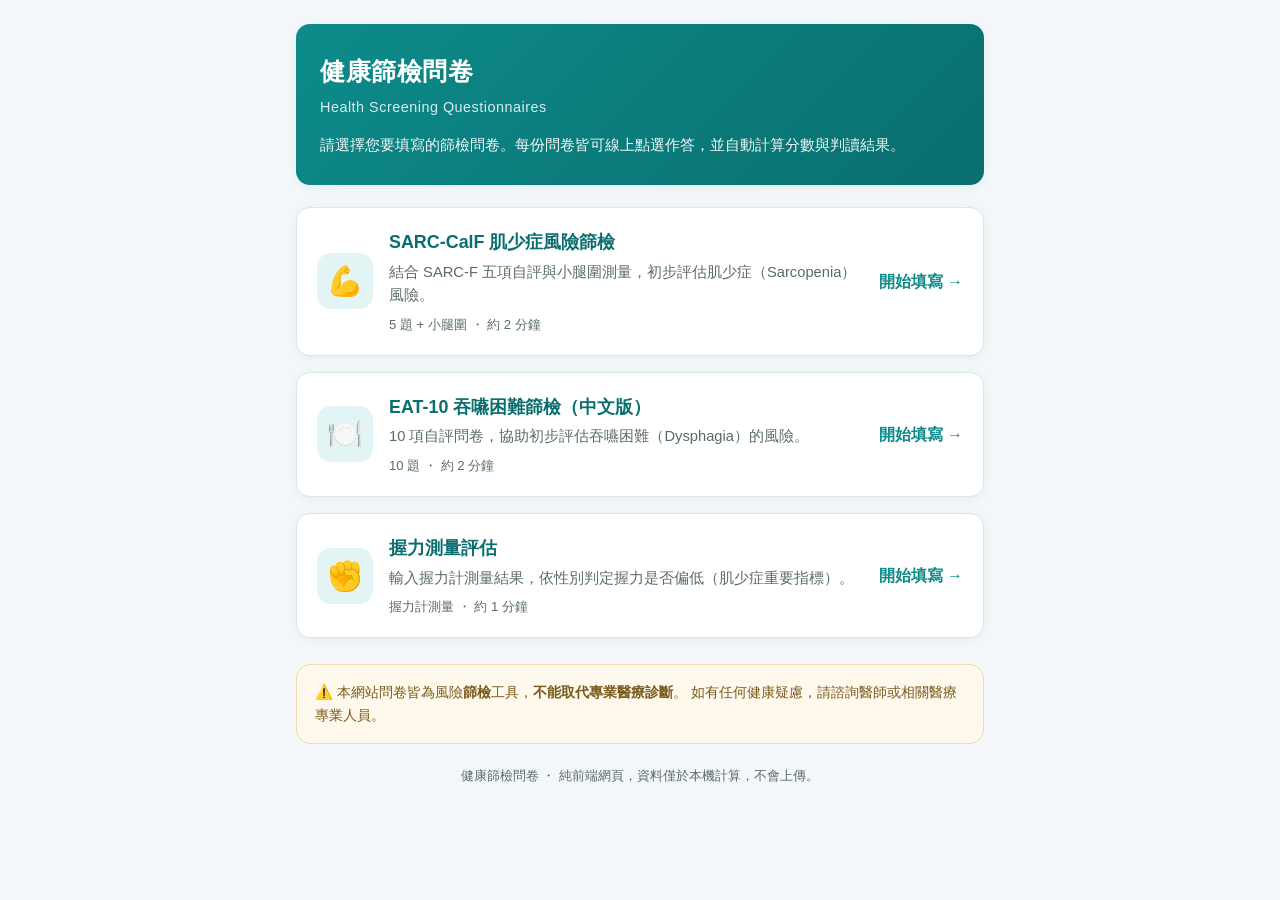
==== index.html @ e6144e4e "新增握力測量評估頁面 - 入口網頁新增「握力測量」卡片（✊ 圖示） - 新增 grip-strength.html / grip-strength.js：輸入左右手握力，取較高值判定 - 依性別套用 " ====
<!DOCTYPE html>
<html lang="zh-Hant">
<head>
  <meta charset="UTF-8">
  <meta name="viewport" content="width=device-width, initial-scale=1.0">
  <title>健康篩檢問卷</title>
  <meta name="description" content="健康篩檢問卷入口：SARC-CalF 肌少症風險篩檢、EAT-10 吞嚥困難篩檢（中文版）。">
  <link rel="stylesheet" href="styles.css">
</head>
<body>
  <div class="page">
    <header class="hero">
      <h1>健康篩檢問卷</h1>
      <p class="hero-sub">Health Screening Questionnaires</p>
      <p class="hero-desc">
        請選擇您要填寫的篩檢問卷。每份問卷皆可線上點選作答，並自動計算分數與判讀結果。
      </p>
    </header>

    <main>
      <nav class="portal-grid" aria-label="問卷選單">
        <a class="portal-card" href="sarc-calf.html">
          <span class="portal-icon" aria-hidden="true">💪</span>
          <span class="portal-body">
            <span class="portal-title">SARC-CalF 肌少症風險篩檢</span>
            <span class="portal-desc">結合 SARC-F 五項自評與小腿圍測量，初步評估肌少症（Sarcopenia）風險。</span>
            <span class="portal-meta">5 題 + 小腿圍 ・ 約 2 分鐘</span>
          </span>
          <span class="portal-go" aria-hidden="true">開始填寫 →</span>
        </a>

        <a class="portal-card" href="eat-10.html">
          <span class="portal-icon" aria-hidden="true">🍽️</span>
          <span class="portal-body">
            <span class="portal-title">EAT-10 吞嚥困難篩檢（中文版）</span>
            <span class="portal-desc">10 項自評問卷，協助初步評估吞嚥困難（Dysphagia）的風險。</span>
            <span class="portal-meta">10 題 ・ 約 2 分鐘</span>
          </span>
          <span class="portal-go" aria-hidden="true">開始填寫 →</span>
        </a>

        <a class="portal-card" href="grip-strength.html">
          <span class="portal-icon" aria-hidden="true">✊</span>
          <span class="portal-body">
            <span class="portal-title">握力測量評估</span>
            <span class="portal-desc">輸入握力計測量結果，依性別判定握力是否偏低（肌少症重要指標）。</span>
            <span class="portal-meta">握力計測量 ・ 約 1 分鐘</span>
          </span>
          <span class="portal-go" aria-hidden="true">開始填寫 →</span>
        </a>
      </nav>

      <p class="disclaimer">
        ⚠️ 本網站問卷皆為風險<strong>篩檢</strong>工具，<strong>不能取代專業醫療診斷</strong>。
        如有任何健康疑慮，請諮詢醫師或相關醫療專業人員。
      </p>
    </main>

    <footer class="footer">
      <p>健康篩檢問卷 ・ 純前端網頁，資料僅於本機計算，不會上傳。</p>
    </footer>
  </div>
</body>
</html>
---- styles.css ----
:root {
  --bg: #f4f7f9;
  --card-bg: #ffffff;
  --primary: #0d8b8b;
  --primary-dark: #0a6e6e;
  --primary-light: #e3f4f4;
  --text: #1f2d2d;
  --text-soft: #5b6b6b;
  --border: #dde6e6;
  --selected: #0d8b8b;
  --danger: #d64545;
  --danger-bg: #fdecec;
  --safe: #2e9e5b;
  --safe-bg: #e8f6ee;
  --shadow: 0 2px 10px rgba(13, 139, 139, 0.08);
  --radius: 14px;
}

* { box-sizing: border-box; }

body {
  margin: 0;
  background: var(--bg);
  color: var(--text);
  font-family: "Noto Sans TC", "PingFang TC", "Microsoft JhengHei",
               -apple-system, BlinkMacSystemFont, "Segoe UI", sans-serif;
  line-height: 1.6;
  -webkit-font-smoothing: antialiased;
}

.page {
  max-width: 720px;
  margin: 0 auto;
  padding: 24px 16px 48px;
}

/* ---------- Back link ---------- */
.nav-back {
  display: inline-block;
  margin-bottom: 14px;
  color: var(--primary-dark);
  text-decoration: none;
  font-size: .95rem;
  font-weight: 600;
}
.nav-back:hover { text-decoration: underline; }

/* ---------- Portal (首頁選單) ---------- */
.portal-grid { display: flex; flex-direction: column; gap: 16px; }
.portal-card {
  display: flex;
  align-items: center;
  gap: 16px;
  background: var(--card-bg);
  border: 1px solid var(--border);
  border-radius: var(--radius);
  padding: 20px;
  box-shadow: var(--shadow);
  text-decoration: none;
  color: inherit;
  transition: transform .15s ease, border-color .15s ease, box-shadow .15s ease;
}
.portal-card:hover {
  transform: translateY(-2px);
  border-color: var(--primary);
  box-shadow: 0 6px 18px rgba(13, 139, 139, 0.15);
}
.portal-icon {
  flex: none;
  width: 56px; height: 56px;
  display: grid; place-items: center;
  background: var(--primary-light);
  border-radius: 14px;
  font-size: 1.8rem;
}
.portal-body { display: flex; flex-direction: column; gap: 4px; flex: 1; }
.portal-title { font-size: 1.12rem; font-weight: 700; color: var(--primary-dark); }
.portal-desc { font-size: .92rem; color: var(--text-soft); }
.portal-meta { font-size: .82rem; color: var(--text-soft); margin-top: 2px; }
.portal-go { flex: none; font-weight: 600; color: var(--primary); white-space: nowrap; }

@media (max-width: 520px) {
  .portal-card { flex-wrap: wrap; }
  .portal-go { width: 100%; text-align: right; }
}

/* ---------- Hero ---------- */
.hero {
  background: linear-gradient(135deg, var(--primary), var(--primary-dark));
  color: #fff;
  border-radius: var(--radius);
  padding: 28px 24px;
  margin-bottom: 22px;
  box-shadow: var(--shadow);
}
.hero h1 { margin: 0 0 4px; font-size: 1.55rem; letter-spacing: .5px; }
.hero-sub { margin: 0 0 14px; opacity: .85; font-size: .9rem; letter-spacing: .5px; }
.hero-desc { margin: 0; font-size: .95rem; opacity: .95; }

/* ---------- Cards ---------- */
.card-group { display: flex; flex-direction: column; gap: 16px; }
.card {
  background: var(--card-bg);
  border: 1px solid var(--border);
  border-radius: var(--radius);
  padding: 20px;
  margin-bottom: 16px;
  box-shadow: var(--shadow);
  transition: border-color .2s;
}
.card.missing { border-color: var(--danger); box-shadow: 0 0 0 3px var(--danger-bg); }

.card-head { display: flex; align-items: center; gap: 12px; margin-bottom: 6px; }
.q-index {
  flex: none;
  width: 30px; height: 30px;
  display: grid; place-items: center;
  background: var(--primary-light);
  color: var(--primary-dark);
  font-weight: 700;
  border-radius: 50%;
  font-size: .95rem;
}
.q-title { margin: 0; font-size: 1.08rem; }
.q-hint { margin: 4px 0 16px 42px; color: var(--text-soft); font-size: .9rem; }

@media (max-width: 480px) {
  .q-hint { margin-left: 0; }
}

/* ---------- Options ---------- */
.options { display: flex; flex-direction: column; gap: 10px; }
.option { cursor: pointer; }
.option input { position: absolute; opacity: 0; pointer-events: none; }
.option-box {
  display: block;
  padding: 12px 16px;
  border: 1.5px solid var(--border);
  border-radius: 10px;
  background: #fafcfc;
  transition: all .15s ease;
  font-size: .98rem;
}
.option:hover .option-box { border-color: var(--primary); }
.option input:checked + .option-box {
  border-color: var(--selected);
  background: var(--primary-light);
  color: var(--primary-dark);
  font-weight: 600;
  box-shadow: inset 0 0 0 1px var(--selected);
}
.option input:focus-visible + .option-box {
  outline: 3px solid rgba(13, 139, 139, .35);
  outline-offset: 2px;
}

/* ---------- Calf section ---------- */
.field { margin-top: 16px; }
.field-label { display: block; font-weight: 600; margin-bottom: 8px; font-size: .98rem; }
#calf-card .options { flex-direction: row; gap: 10px; }
#calf-card .option { flex: 1; }
#calf-card .option-box { text-align: center; }

.calf-input-row { display: flex; align-items: center; gap: 10px; }
#calf-input {
  flex: 1;
  max-width: 200px;
  padding: 12px 14px;
  border: 1.5px solid var(--border);
  border-radius: 10px;
  font-size: 1.05rem;
  font-family: inherit;
}
#calf-input:focus { outline: none; border-color: var(--primary); box-shadow: 0 0 0 3px var(--primary-light); }
.unit { color: var(--text-soft); }
.cutoff-note { margin: 10px 0 0; font-size: .88rem; color: var(--text-soft); }
.cutoff-note.active { color: var(--primary-dark); font-weight: 600; }

/* ---------- Buttons ---------- */
.actions, .result-actions { display: flex; gap: 12px; margin-top: 22px; flex-wrap: wrap; }
.btn {
  flex: 1;
  min-width: 140px;
  padding: 14px 20px;
  border-radius: 10px;
  font-size: 1rem;
  font-weight: 600;
  font-family: inherit;
  cursor: pointer;
  border: 1.5px solid transparent;
  transition: all .15s ease;
}
.btn-primary { background: var(--primary); color: #fff; }
.btn-primary:hover { background: var(--primary-dark); }
.btn-ghost { background: #fff; color: var(--primary-dark); border-color: var(--border); }
.btn-ghost:hover { border-color: var(--primary); background: var(--primary-light); }

/* ---------- Result ---------- */
.result-card {
  background: var(--card-bg);
  border-radius: var(--radius);
  padding: 26px 24px;
  margin-top: 26px;
  box-shadow: var(--shadow);
  border: 1px solid var(--border);
}
.result-title { margin: 0 0 20px; font-size: 1.3rem; text-align: center; }

.score-display {
  display: flex;
  align-items: center;
  gap: 22px;
  flex-wrap: wrap;
  justify-content: center;
}
.score-circle {
  flex: none;
  width: 140px; height: 140px;
  border-radius: 50%;
  display: grid;
  place-content: center;
  text-align: center;
  border: 8px solid var(--primary-light);
  transition: border-color .3s;
}
.score-circle.positive { border-color: var(--danger); background: var(--danger-bg); }
.score-circle.negative { border-color: var(--safe); background: var(--safe-bg); }
.score-number { font-size: 3rem; font-weight: 800; line-height: 1; }
.score-max { font-size: .9rem; color: var(--text-soft); }

.score-verdict { flex: 1; min-width: 220px; }
.badge {
  display: inline-block;
  padding: 6px 14px;
  border-radius: 999px;
  font-weight: 700;
  font-size: .95rem;
  margin-bottom: 10px;
}
.badge.positive { background: var(--danger-bg); color: var(--danger); }
.badge.negative { background: var(--safe-bg); color: var(--safe); }
.verdict-text { margin: 0; font-size: .98rem; }

.breakdown {
  display: flex;
  gap: 12px;
  margin-top: 22px;
  flex-wrap: wrap;
}
.breakdown-item {
  flex: 1;
  min-width: 140px;
  background: #f8fbfb;
  border: 1px solid var(--border);
  border-radius: 10px;
  padding: 14px 16px;
  text-align: center;
}
.breakdown-label { display: block; font-size: .85rem; color: var(--text-soft); margin-bottom: 4px; }
.breakdown-value { font-size: 1.15rem; font-weight: 700; }

/* ---------- EAT-10 量尺 (0–4) ---------- */
.scale { display: flex; gap: 8px; margin-left: 42px; }
.scale-option { flex: 1; cursor: pointer; }
.scale-option input { position: absolute; opacity: 0; pointer-events: none; }
.scale-box {
  display: block;
  text-align: center;
  padding: 12px 0;
  border: 1.5px solid var(--border);
  border-radius: 10px;
  background: #fafcfc;
  font-weight: 700;
  font-size: 1.05rem;
  transition: all .15s ease;
}
.scale-option:hover .scale-box { border-color: var(--primary); }
.scale-option input:checked + .scale-box {
  border-color: var(--selected);
  background: var(--primary);
  color: #fff;
  box-shadow: inset 0 0 0 1px var(--selected);
}
.scale-option input:focus-visible + .scale-box {
  outline: 3px solid rgba(13, 139, 139, .35);
  outline-offset: 2px;
}
.scale-anchors {
  display: flex;
  justify-content: space-between;
  margin: 8px 0 0 42px;
  font-size: .8rem;
  color: var(--text-soft);
}
@media (max-width: 480px) {
  .scale, .scale-anchors { margin-left: 0; }
  .scale { gap: 6px; }
  .scale-box { padding: 10px 0; }
}

/* ---------- Disclaimer & footer ---------- */
.disclaimer {
  margin-top: 26px;
  background: #fff8ec;
  border: 1px solid #f0dcb0;
  border-radius: var(--radius);
  padding: 16px 18px;
  font-size: .9rem;
  color: #7a5b1e;
}
.footer {
  margin-top: 22px;
  text-align: center;
  font-size: .8rem;
  color: var(--text-soft);
}

/* ---------- Print ---------- */
@media print {
  body { background: #fff; }
  .hero { background: none; color: #000; border: 1px solid #ccc; box-shadow: none; }
  .hero-sub { color: #555; }
  .actions, .result-actions, .disclaimer, .nav-back { display: none; }
  .scale-option input:checked + .scale-box { background: #000 !important; -webkit-print-color-adjust: exact; print-color-adjust: exact; }
  .card, .result-card { box-shadow: none; break-inside: avoid; }
}
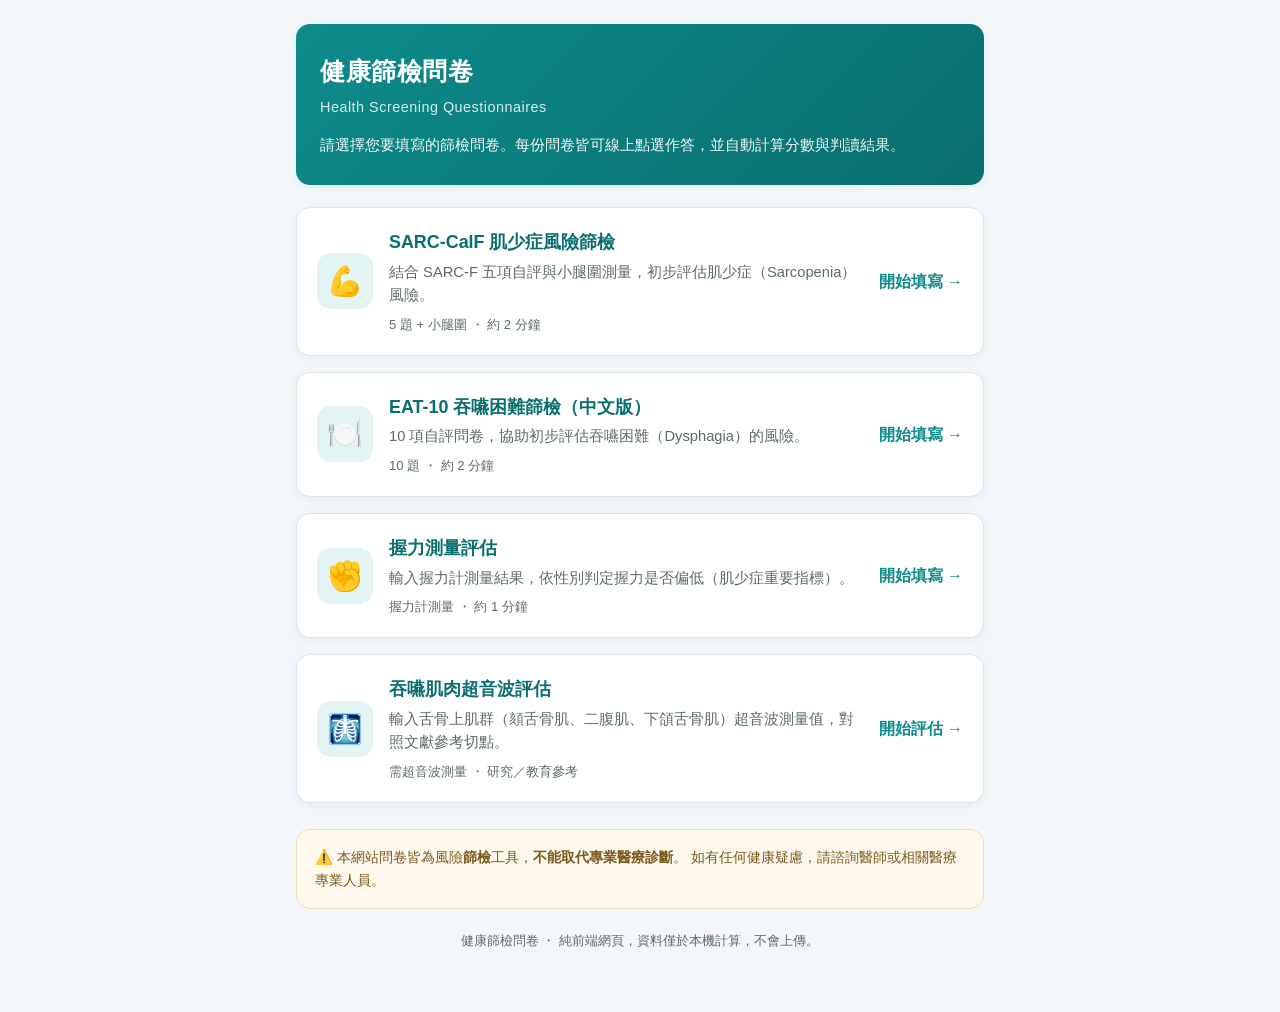
==== commit a1d3005b: "新增吞嚥肌肉（舌骨上肌群）超音波評估頁面 - 入口網頁新增「吞嚥肌肉超音波評估」卡片（🩻） - 新增 swallow-muscle.html / swallow-muscle.js：頦舌骨肌、二腹肌前" ====
--- a/index.html
+++ b/index.html
@@ -48,6 +48,16 @@
           </span>
           <span class="portal-go" aria-hidden="true">開始填寫 →</span>
         </a>
+
+        <a class="portal-card" href="swallow-muscle.html">
+          <span class="portal-icon" aria-hidden="true">🩻</span>
+          <span class="portal-body">
+            <span class="portal-title">吞嚥肌肉超音波評估</span>
+            <span class="portal-desc">輸入舌骨上肌群（頦舌骨肌、二腹肌、下頜舌骨肌）超音波測量值，對照文獻參考切點。</span>
+            <span class="portal-meta">需超音波測量 ・ 研究／教育參考</span>
+          </span>
+          <span class="portal-go" aria-hidden="true">開始評估 →</span>
+        </a>
       </nav>
 
       <p class="disclaimer">
--- a/styles.css
+++ b/styles.css
@@ -315,6 +315,69 @@
   color: var(--text-soft);
 }
 
+/* ---------- Info notice / 證據提醒 ---------- */
+.notice {
+  background: #eef6fb;
+  border: 1px solid #bcdcee;
+  border-left: 4px solid var(--primary);
+  border-radius: 10px;
+  padding: 14px 16px;
+  font-size: .9rem;
+  color: #234b5e;
+  margin-bottom: 18px;
+}
+.notice strong { color: var(--primary-dark); }
+
+.field-tip { font-size: .85rem; color: var(--text-soft); margin: 4px 2px 0; }
+
+/* 肌肉評估：標題英文、來源註記 */
+.q-en { font-weight: 400; font-size: .82rem; color: var(--text-soft); }
+.src-note { margin: 8px 0 0; font-size: .8rem; color: var(--text-soft); }
+
+/* 結果：整體判讀框 */
+.overall { border-radius: 10px; padding: 14px 16px; margin: 0 0 18px; font-size: .95rem; }
+.overall.positive { background: var(--danger-bg); color: #7a2e2e; border: 1px solid #f0c0c0; }
+.overall.negative { background: var(--safe-bg); color: #1f6b41; border: 1px solid #bfe3cd; }
+.overall.neutral { background: var(--primary-light); color: var(--primary-dark); border: 1px solid #bfe3e3; }
+
+/* 結果：各肌肉列 */
+.muscle-row {
+  border: 1px solid var(--border);
+  border-left: 4px solid var(--border);
+  border-radius: 10px;
+  padding: 12px 14px;
+  margin-bottom: 10px;
+  background: #fafcfc;
+}
+.muscle-row.low { border-left-color: var(--danger); }
+.muscle-row.normal { border-left-color: var(--safe); }
+.muscle-row.reference { border-left-color: var(--primary); }
+.muscle-row.skipped { opacity: .55; }
+.muscle-row-head { display: flex; justify-content: space-between; align-items: center; gap: 10px; }
+.muscle-name { font-weight: 600; }
+.muscle-row-detail { margin-top: 4px; font-size: .88rem; color: var(--text-soft); }
+
+.badge.neutral { background: var(--primary-light); color: var(--primary-dark); }
+.badge.skip { background: #ececec; color: #888; }
+
+/* 測量方式（可折疊） */
+.method {
+  margin-top: 18px;
+  background: var(--card-bg);
+  border: 1px solid var(--border);
+  border-radius: 10px;
+  padding: 2px 16px;
+}
+.method summary {
+  cursor: pointer;
+  font-weight: 600;
+  padding: 12px 0;
+  color: var(--primary-dark);
+}
+.method-body { font-size: .88rem; color: var(--text-soft); padding-bottom: 8px; }
+.method-body ul { margin: 6px 0; padding-left: 20px; }
+.method-body li { margin: 5px 0; }
+
 /* ---------- Print ---------- */
 @media print {
   body { background: #fff; }
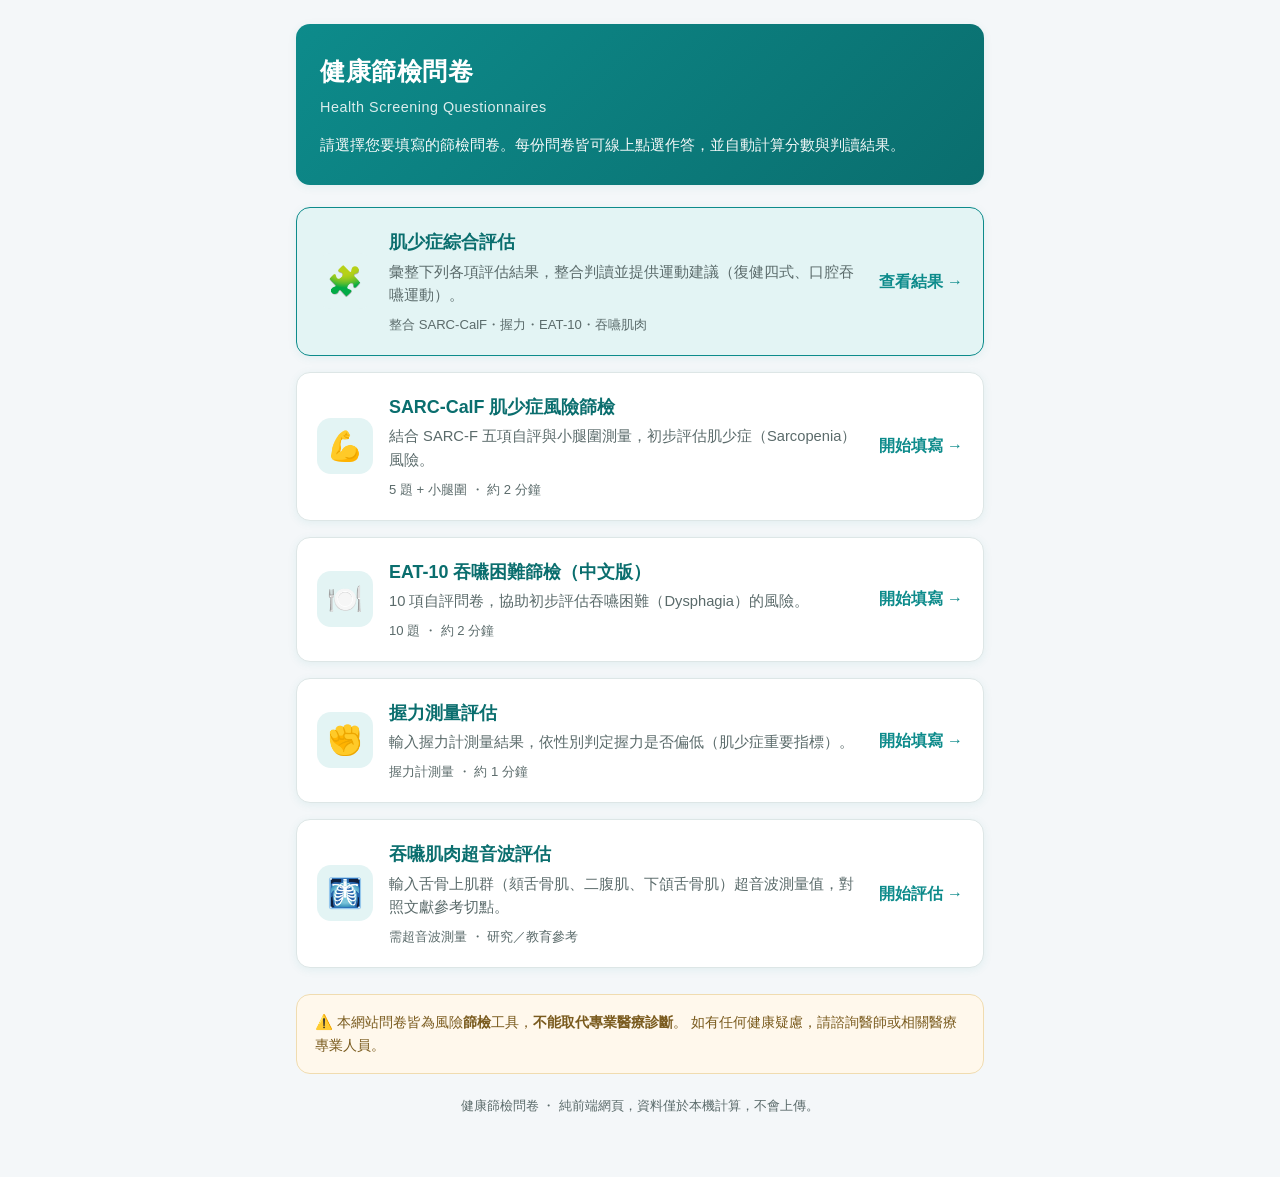
==== commit 0d0f64bb: "新增肌少症綜合評估頁面與整合運動建議 - 新增 assessment.html / assessment.js：彙整各工具結果並依臨床流程判讀 - 新增 store.js：各評估頁算分後將結果存入 l" ====
--- a/index.html
+++ b/index.html
@@ -19,6 +19,16 @@
 
     <main>
       <nav class="portal-grid" aria-label="問卷選單">
+        <a class="portal-card portal-card--feature" href="assessment.html">
+          <span class="portal-icon" aria-hidden="true">🧩</span>
+          <span class="portal-body">
+            <span class="portal-title">肌少症綜合評估</span>
+            <span class="portal-desc">彙整下列各項評估結果，整合判讀並提供運動建議（復健四式、口腔吞嚥運動）。</span>
+            <span class="portal-meta">整合 SARC-CalF・握力・EAT-10・吞嚥肌肉</span>
+          </span>
+          <span class="portal-go" aria-hidden="true">查看結果 →</span>
+        </a>
+
         <a class="portal-card" href="sarc-calf.html">
           <span class="portal-icon" aria-hidden="true">💪</span>
           <span class="portal-body">
--- a/styles.css
+++ b/styles.css
@@ -357,6 +357,26 @@
 .muscle-name { font-weight: 600; }
 .muscle-row-detail { margin-top: 4px; font-size: .88rem; color: var(--text-soft); }
 
+/* 結果：單一測量列（厚度 / CSA） */
+.measure-line {
+  display: flex;
+  justify-content: space-between;
+  align-items: center;
+  gap: 10px;
+  padding: 9px 12px;
+  margin-top: 8px;
+  border: 1px solid var(--border);
+  border-left: 4px solid var(--border);
+  border-radius: 8px;
+  background: #fff;
+  font-size: .9rem;
+}
+.measure-line.low { border-left-color: var(--danger); }
+.measure-line.normal { border-left-color: var(--safe); }
+.measure-line.reference { border-left-color: var(--primary); }
+.measure-line > span { color: var(--text-soft); }
+.measure-line .badge { flex: none; }
+
 .badge.neutral { background: var(--primary-light); color: var(--primary-dark); }
 .badge.skip { background: #ececec; color: #888; }
 
@@ -377,6 +397,37 @@
 .method-body { font-size: .88rem; color: var(--text-soft); padding-bottom: 8px; }
 .method-body ul { margin: 6px 0; padding-left: 20px; }
 .method-body li { margin: 5px 0; }
+
+/* ---------- 綜合評估頁 ---------- */
+.section-title { font-size: 1.15rem; margin: 26px 0 12px; color: var(--primary-dark); }
+
+.portal-card--feature { border-color: var(--primary); background: var(--primary-light); }
+
+.status-row {
+  display: flex; flex-wrap: wrap; align-items: center; gap: 8px 12px;
+  border: 1px solid var(--border); border-radius: 10px;
+  padding: 12px 14px; margin-bottom: 10px; background: #fafcfc;
+}
+.status-row .status-name { font-weight: 600; flex: 1; min-width: 150px; }
+.status-row a { color: var(--primary-dark); font-weight: 600; text-decoration: none; white-space: nowrap; }
+.status-row a:hover { text-decoration: underline; }
+.status-row .status-detail { width: 100%; font-size: .88rem; color: var(--text-soft); }
+
+.rec-card {
+  border: 1px solid var(--border); border-left: 4px solid var(--primary);
+  border-radius: 12px; padding: 18px; margin-bottom: 16px; background: #fff;
+}
+.rec-card.alert { border-left-color: var(--danger); }
+.rec-card h3 { margin: 0 0 8px; font-size: 1.1rem; color: var(--primary-dark); }
+.rec-card p { margin: 6px 0; }
+.rec-qr { display: flex; gap: 16px; align-items: center; flex-wrap: wrap; margin-top: 12px; }
+.rec-qr img { width: 150px; height: 150px; border: 1px solid var(--border); border-radius: 8px; background: #fff; }
+.rec-link { display: inline-block; margin-top: 6px; color: var(--primary-dark); font-weight: 600; word-break: break-all; }
+.exercise-imgs {
+  display: grid; grid-template-columns: repeat(auto-fill, minmax(140px, 1fr));
+  gap: 10px; margin-top: 12px;
+}
+.exercise-imgs img { width: 100%; border: 1px solid var(--border); border-radius: 8px; }
 
 /* ---------- Print ---------- */
 @media print {
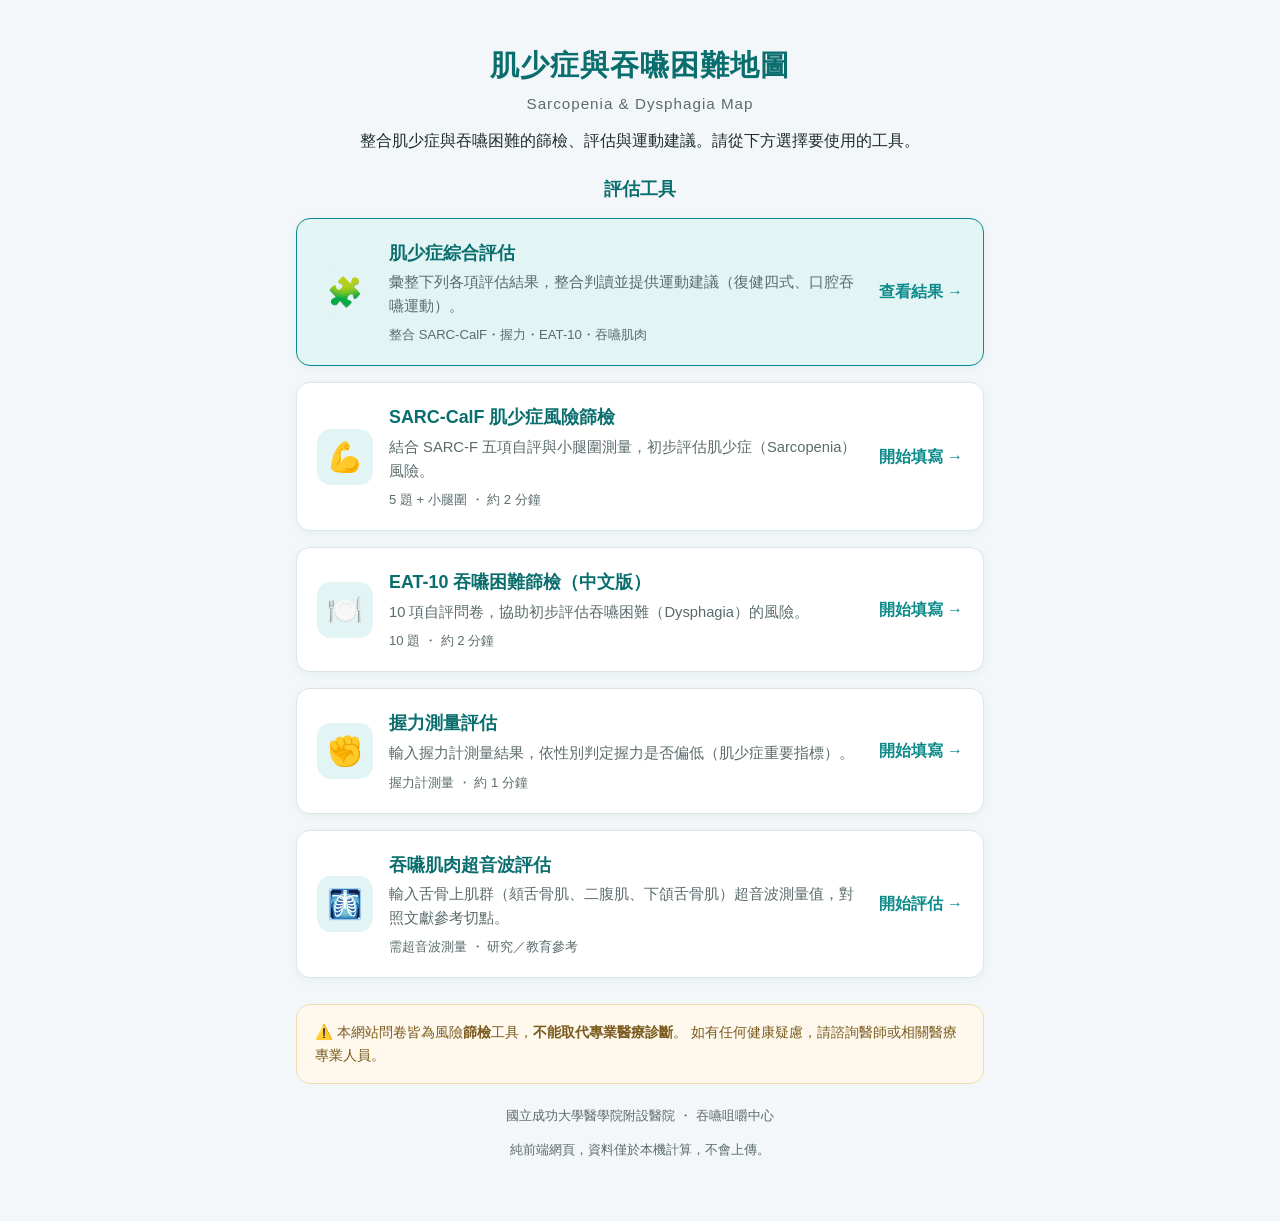
==== commit bf059c3d: "首頁改為封面頁「肌少症與吞嚥困難地圖」 - index.html 加入封面圖、成大醫院與吞嚥咀嚼中心 logo、主標題與英文副標 - 下方保留五項工具選單（綜合評估、SARC-CalF、EAT-10、" ====
--- a/index.html
+++ b/index.html
@@ -3,21 +3,28 @@
 <head>
   <meta charset="UTF-8">
   <meta name="viewport" content="width=device-width, initial-scale=1.0">
-  <title>健康篩檢問卷</title>
-  <meta name="description" content="健康篩檢問卷入口：SARC-CalF 肌少症風險篩檢、EAT-10 吞嚥困難篩檢（中文版）。">
+  <title>肌少症與吞嚥困難地圖</title>
+  <meta name="description" content="肌少症與吞嚥困難地圖：整合 SARC-CalF、握力、EAT-10、吞嚥肌肉評估與運動建議。成大醫院吞嚥咀嚼中心。">
   <link rel="stylesheet" href="styles.css">
 </head>
 <body>
   <div class="page">
-    <header class="hero">
-      <h1>健康篩檢問卷</h1>
-      <p class="hero-sub">Health Screening Questionnaires</p>
-      <p class="hero-desc">
-        請選擇您要填寫的篩檢問卷。每份問卷皆可線上點選作答，並自動計算分數與判讀結果。
+    <div class="logo-bar">
+      <img class="logo" src="images/logo-ncku-hospital.png" alt="成大醫院" onerror="this.style.display='none'">
+      <img class="logo" src="images/logo-center.png" alt="吞嚥咀嚼中心" onerror="this.style.display='none'">
+    </div>
+
+    <header class="cover">
+      <img class="cover-img" src="images/cover.jpg" alt="肌少症與吞嚥困難地圖" onerror="this.style.display='none'">
+      <h1 class="cover-title">肌少症與吞嚥困難地圖</h1>
+      <p class="cover-sub">Sarcopenia &amp; Dysphagia Map</p>
+      <p class="cover-desc">
+        整合肌少症與吞嚥困難的篩檢、評估與運動建議。請從下方選擇要使用的工具。
       </p>
     </header>
 
     <main>
+      <h2 class="menu-title">評估工具</h2>
       <nav class="portal-grid" aria-label="問卷選單">
         <a class="portal-card portal-card--feature" href="assessment.html">
           <span class="portal-icon" aria-hidden="true">🧩</span>
@@ -77,7 +84,8 @@
     </main>
 
     <footer class="footer">
-      <p>健康篩檢問卷 ・ 純前端網頁，資料僅於本機計算，不會上傳。</p>
+      <p>國立成功大學醫學院附設醫院 ・ 吞嚥咀嚼中心</p>
+      <p>純前端網頁，資料僅於本機計算，不會上傳。</p>
     </footer>
   </div>
 </body>
--- a/styles.css
+++ b/styles.css
@@ -398,6 +398,24 @@
 .method-body ul { margin: 6px 0; padding-left: 20px; }
 .method-body li { margin: 5px 0; }
 
+/* ---------- 封面頁 ---------- */
+.logo-bar {
+  display: flex; align-items: center; justify-content: center;
+  gap: 24px; flex-wrap: wrap; padding: 4px 0 14px;
+}
+.logo-bar .logo { height: 56px; width: auto; max-width: 46%; object-fit: contain; }
+
+.cover { text-align: center; margin-bottom: 22px; }
+.cover-img {
+  width: 100%; height: auto; display: block;
+  border-radius: var(--radius); box-shadow: var(--shadow); margin-bottom: 18px;
+}
+.cover-title { margin: 0 0 4px; font-size: 1.8rem; color: var(--primary-dark); letter-spacing: 1px; }
+.cover-sub { margin: 0 0 12px; color: var(--text-soft); letter-spacing: 1px; font-size: .95rem; }
+.cover-desc { margin: 0 auto; max-width: 560px; color: var(--text); font-size: .98rem; }
+
+.menu-title { font-size: 1.1rem; color: var(--primary-dark); margin: 6px 0 14px; text-align: center; }
+
 /* ---------- 綜合評估頁 ---------- */
 .section-title { font-size: 1.15rem; margin: 26px 0 12px; color: var(--primary-dark); }
 
@@ -431,10 +449,10 @@
 
 /* ---------- Print ---------- */
 @media print {
-  body { background: #fff; }
+  body { background: #fff; -webkit-print-color-adjust: exact; print-color-adjust: exact; }
   .hero { background: none; color: #000; border: 1px solid #ccc; box-shadow: none; }
   .hero-sub { color: #555; }
-  .actions, .result-actions, .disclaimer, .nav-back { display: none; }
-  .scale-option input:checked + .scale-box { background: #000 !important; -webkit-print-color-adjust: exact; print-color-adjust: exact; }
-  .card, .result-card { box-shadow: none; break-inside: avoid; }
-}
+  .actions, .result-actions, .nav-back, .notice { display: none; }
+  .scale-option input:checked + .scale-box { background: #000 !important; }
+  .card, .result-card, .rec-card, .status-row, .muscle-row { box-shadow: none; break-inside: avoid; }
+}
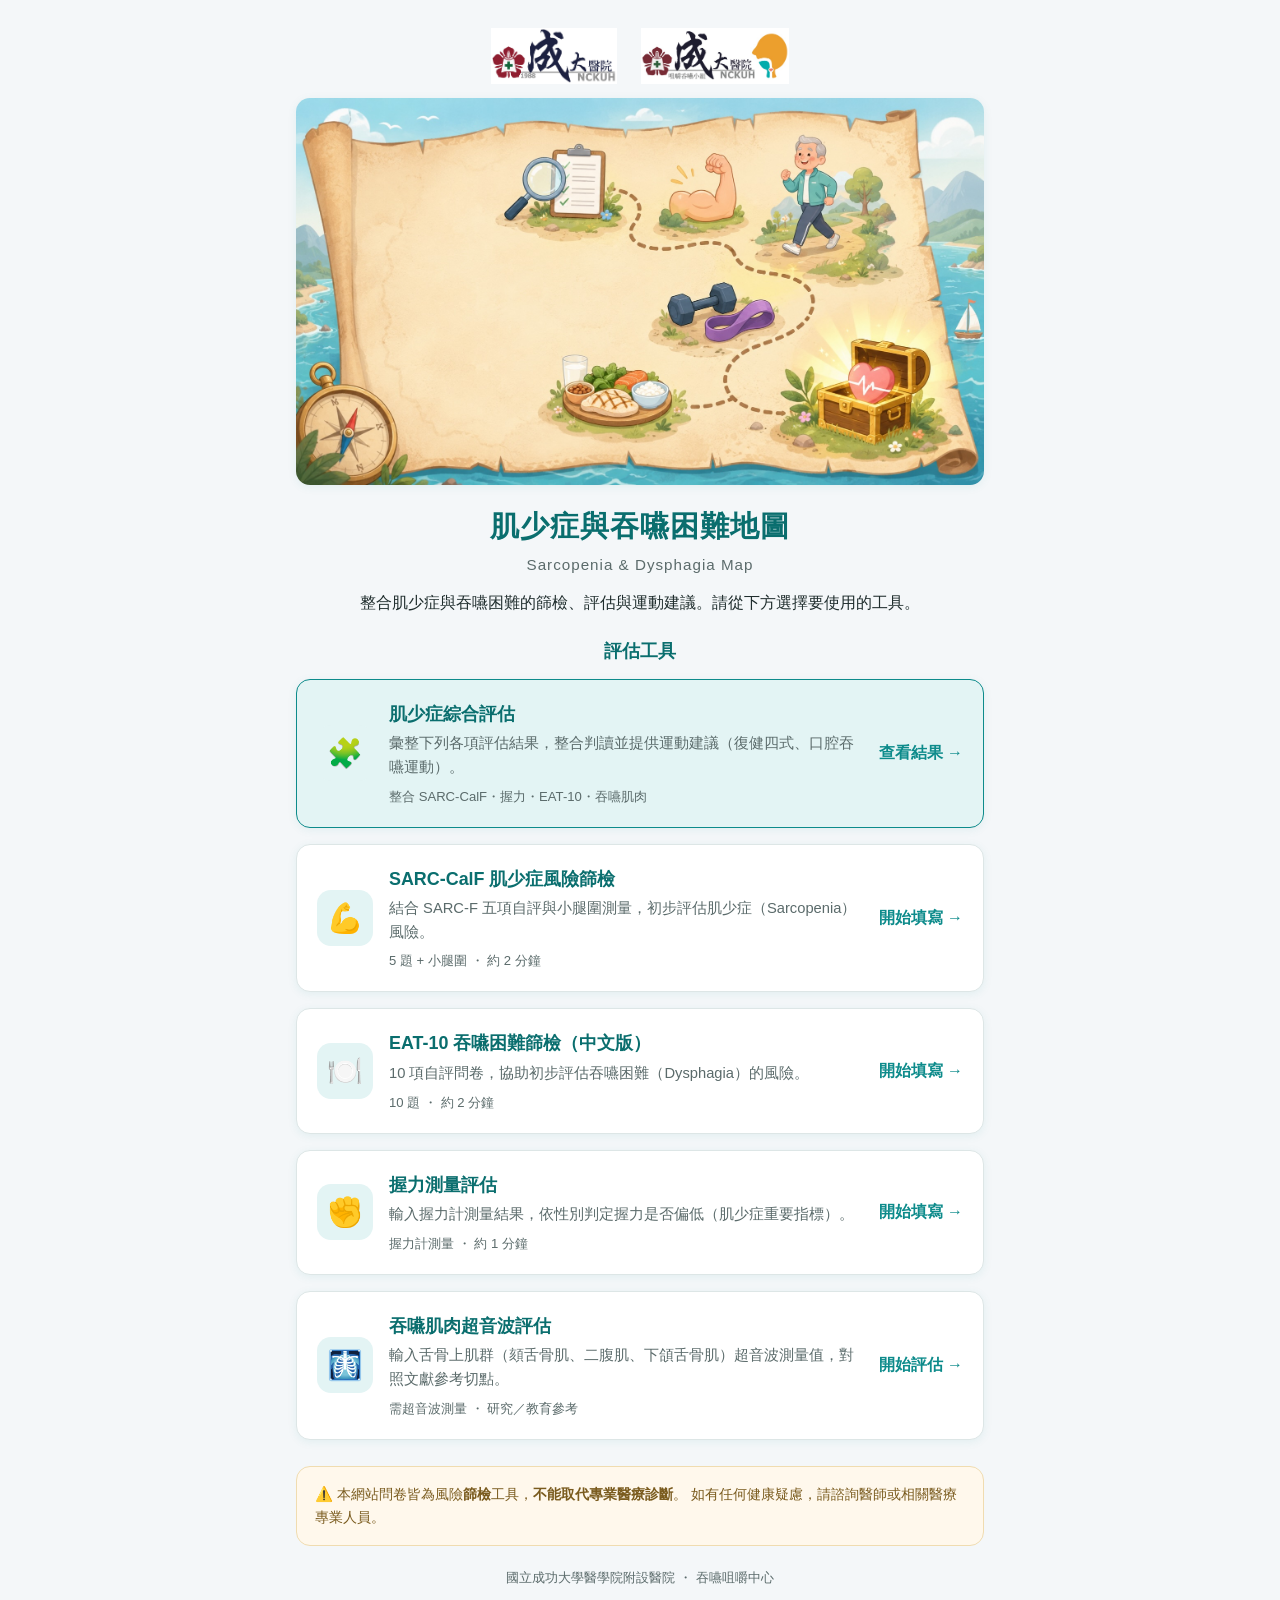
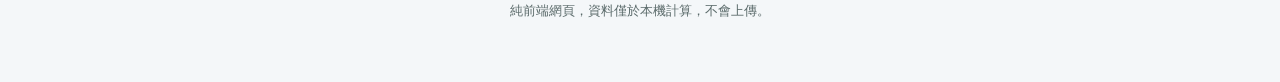
==== commit 39e297ca: "修正首頁 logo 連結為 .jpg - 使用者上傳的 logo 為 JPEG（logo-ncku-hospital.jpg、logo-center.jpg） - index.html logo 連結" ====
--- a/index.html
+++ b/index.html
@@ -10,8 +10,8 @@
 <body>
   <div class="page">
     <div class="logo-bar">
-      <img class="logo" src="images/logo-ncku-hospital.png" alt="成大醫院" onerror="this.style.display='none'">
-      <img class="logo" src="images/logo-center.png" alt="吞嚥咀嚼中心" onerror="this.style.display='none'">
+      <img class="logo" src="images/logo-ncku-hospital.jpg" alt="成大醫院" onerror="this.style.display='none'">
+      <img class="logo" src="images/logo-center.jpg" alt="吞嚥咀嚼中心" onerror="this.style.display='none'">
     </div>
 
     <header class="cover">
--- a/styles.css
+++ b/styles.css
@@ -442,8 +442,8 @@
 .rec-qr img { width: 150px; height: 150px; border: 1px solid var(--border); border-radius: 8px; background: #fff; }
 .rec-link { display: inline-block; margin-top: 6px; color: var(--primary-dark); font-weight: 600; word-break: break-all; }
 .exercise-imgs {
-  display: grid; grid-template-columns: repeat(auto-fill, minmax(140px, 1fr));
-  gap: 10px; margin-top: 12px;
+  display: grid; grid-template-columns: repeat(auto-fit, minmax(260px, 1fr));
+  gap: 12px; margin-top: 12px;
 }
 .exercise-imgs img { width: 100%; border: 1px solid var(--border); border-radius: 8px; }
 
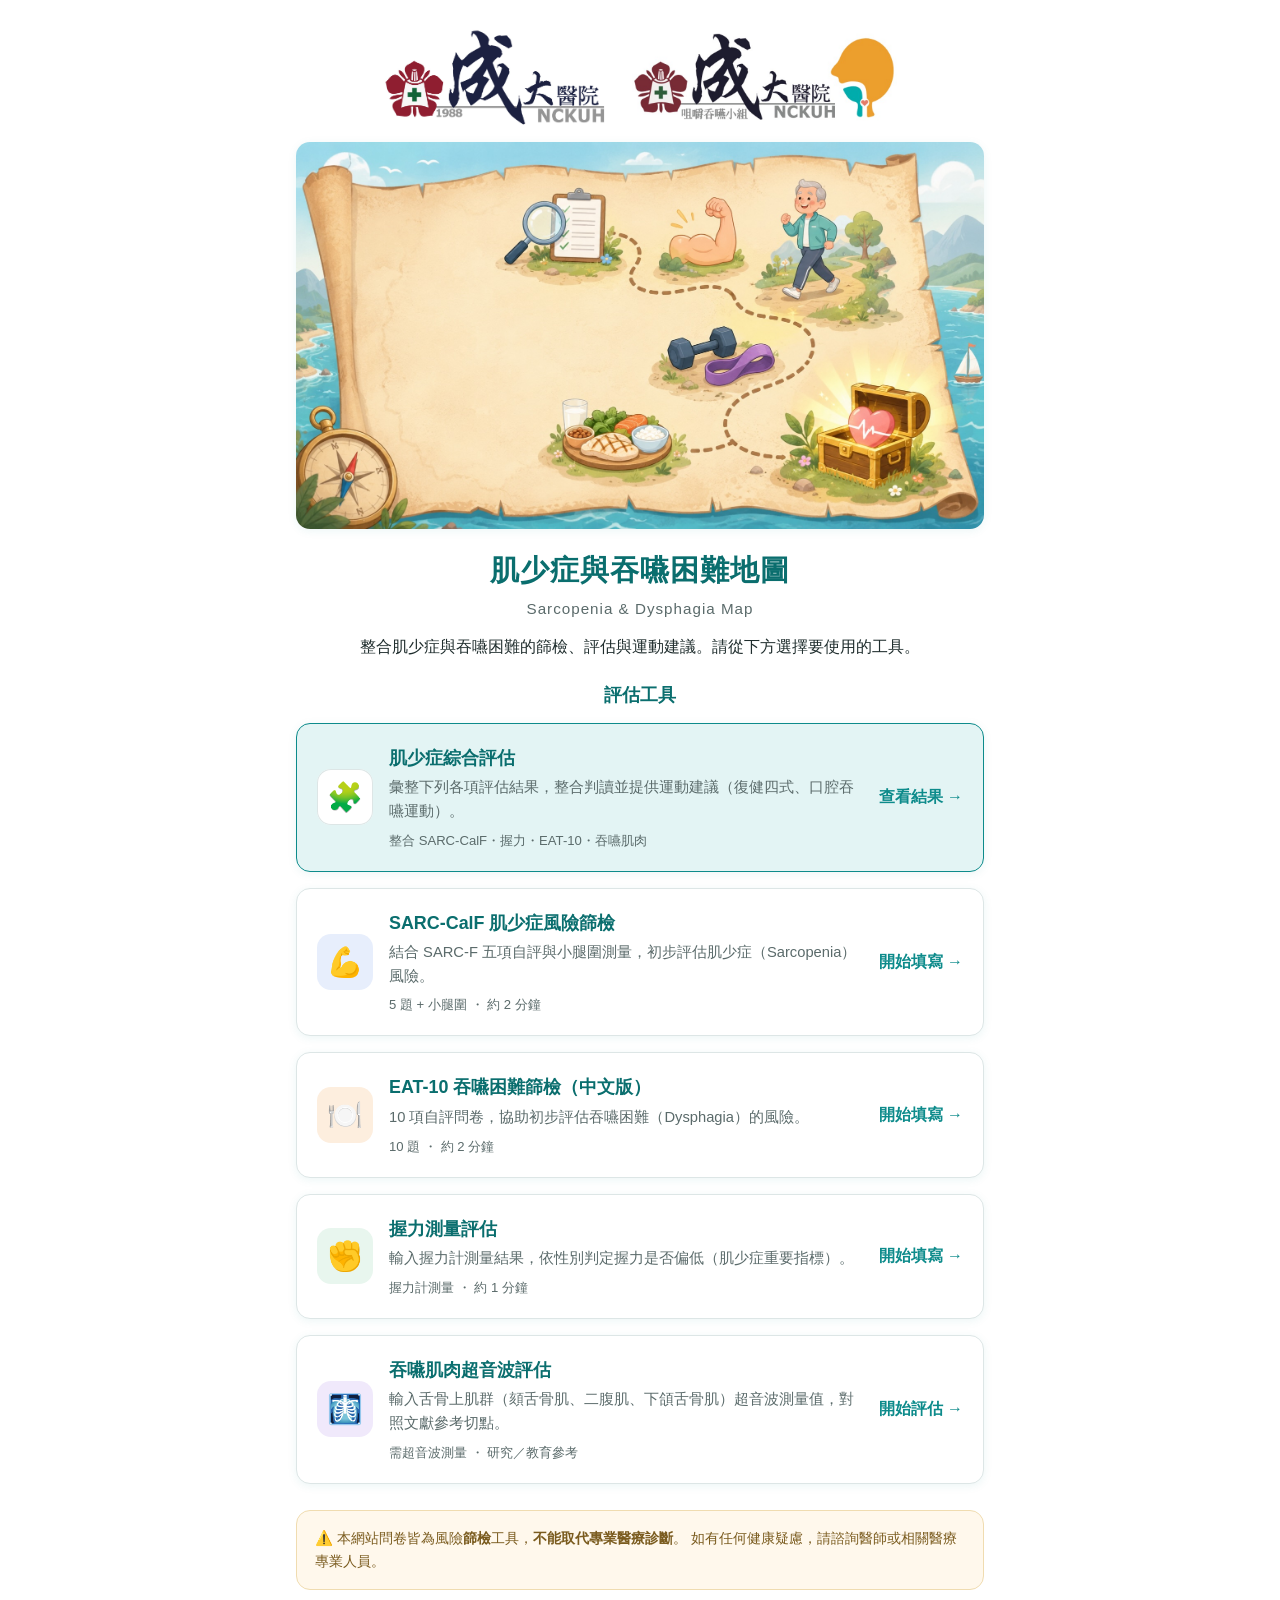
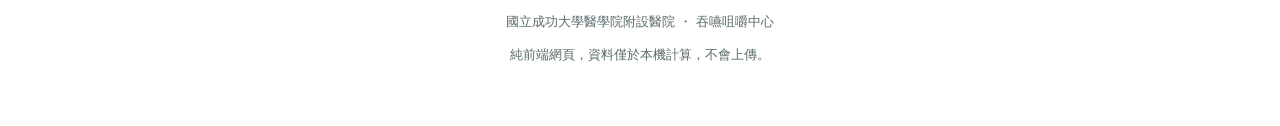
==== commit 835d4008: "CSS 連結加上版本號避免快取（styles.css?v=2） - 六個頁面的 styles.css 連結加 ?v=2，強制瀏覽器/CDN 抓取最新樣式  https://claude.ai/code" ====
--- a/index.html
+++ b/index.html
@@ -5,7 +5,7 @@
   <meta name="viewport" content="width=device-width, initial-scale=1.0">
   <title>肌少症與吞嚥困難地圖</title>
   <meta name="description" content="肌少症與吞嚥困難地圖：整合 SARC-CalF、握力、EAT-10、吞嚥肌肉評估與運動建議。成大醫院吞嚥咀嚼中心。">
-  <link rel="stylesheet" href="styles.css">
+  <link rel="stylesheet" href="styles.css?v=2">
 </head>
 <body>
   <div class="page">
--- a/styles.css
+++ b/styles.css
@@ -1,5 +1,5 @@
 :root {
-  --bg: #f4f7f9;
+  --bg: #ffffff;
   --card-bg: #ffffff;
   --primary: #0d8b8b;
   --primary-dark: #0a6e6e;
@@ -84,6 +84,13 @@
   .portal-go { width: 100%; text-align: right; }
 }
 
+/* 各卡片 icon 用不同色塊（白底頁面增加辨識度） */
+.portal-grid .portal-card:nth-child(1) .portal-icon { background: #ffffff; box-shadow: inset 0 0 0 1px var(--border); }
+.portal-grid .portal-card:nth-child(2) .portal-icon { background: #e7eefc; }
+.portal-grid .portal-card:nth-child(3) .portal-icon { background: #fdeede; }
+.portal-grid .portal-card:nth-child(4) .portal-icon { background: #e8f6ee; }
+.portal-grid .portal-card:nth-child(5) .portal-icon { background: #f0e9fb; }
+
 /* ---------- Hero ---------- */
 .hero {
   background: linear-gradient(135deg, var(--primary), var(--primary-dark));
@@ -403,7 +410,7 @@
   display: flex; align-items: center; justify-content: center;
   gap: 24px; flex-wrap: wrap; padding: 4px 0 14px;
 }
-.logo-bar .logo { height: 56px; width: auto; max-width: 46%; object-fit: contain; }
+.logo-bar .logo { height: clamp(64px, 16vw, 100px); width: auto; max-width: 46%; object-fit: contain; }
 
 .cover { text-align: center; margin-bottom: 22px; }
 .cover-img {
@@ -442,10 +449,16 @@
 .rec-qr img { width: 150px; height: 150px; border: 1px solid var(--border); border-radius: 8px; background: #fff; }
 .rec-link { display: inline-block; margin-top: 6px; color: var(--primary-dark); font-weight: 600; word-break: break-all; }
 .exercise-imgs {
-  display: grid; grid-template-columns: repeat(auto-fit, minmax(260px, 1fr));
-  gap: 12px; margin-top: 12px;
-}
-.exercise-imgs img { width: 100%; border: 1px solid var(--border); border-radius: 8px; }
+  position: relative; left: 50%; transform: translateX(-50%);
+  width: min(92vw, 680px);
+  margin: 16px 0 4px; text-align: center;
+}
+.exercise-imgs a { display: block; margin-bottom: 12px; }
+.exercise-imgs a:last-child { margin-bottom: 0; }
+.exercise-imgs img {
+  width: 100%; height: auto; display: block;
+  border: 1px solid var(--border); border-radius: 8px;
+}
 
 /* ---------- Print ---------- */
 @media print {
@@ -455,4 +468,5 @@
   .actions, .result-actions, .nav-back, .notice { display: none; }
   .scale-option input:checked + .scale-box { background: #000 !important; }
   .card, .result-card, .rec-card, .status-row, .muscle-row { box-shadow: none; break-inside: avoid; }
-}
+  .exercise-imgs { position: static; left: auto; transform: none; width: 100%; }
+}
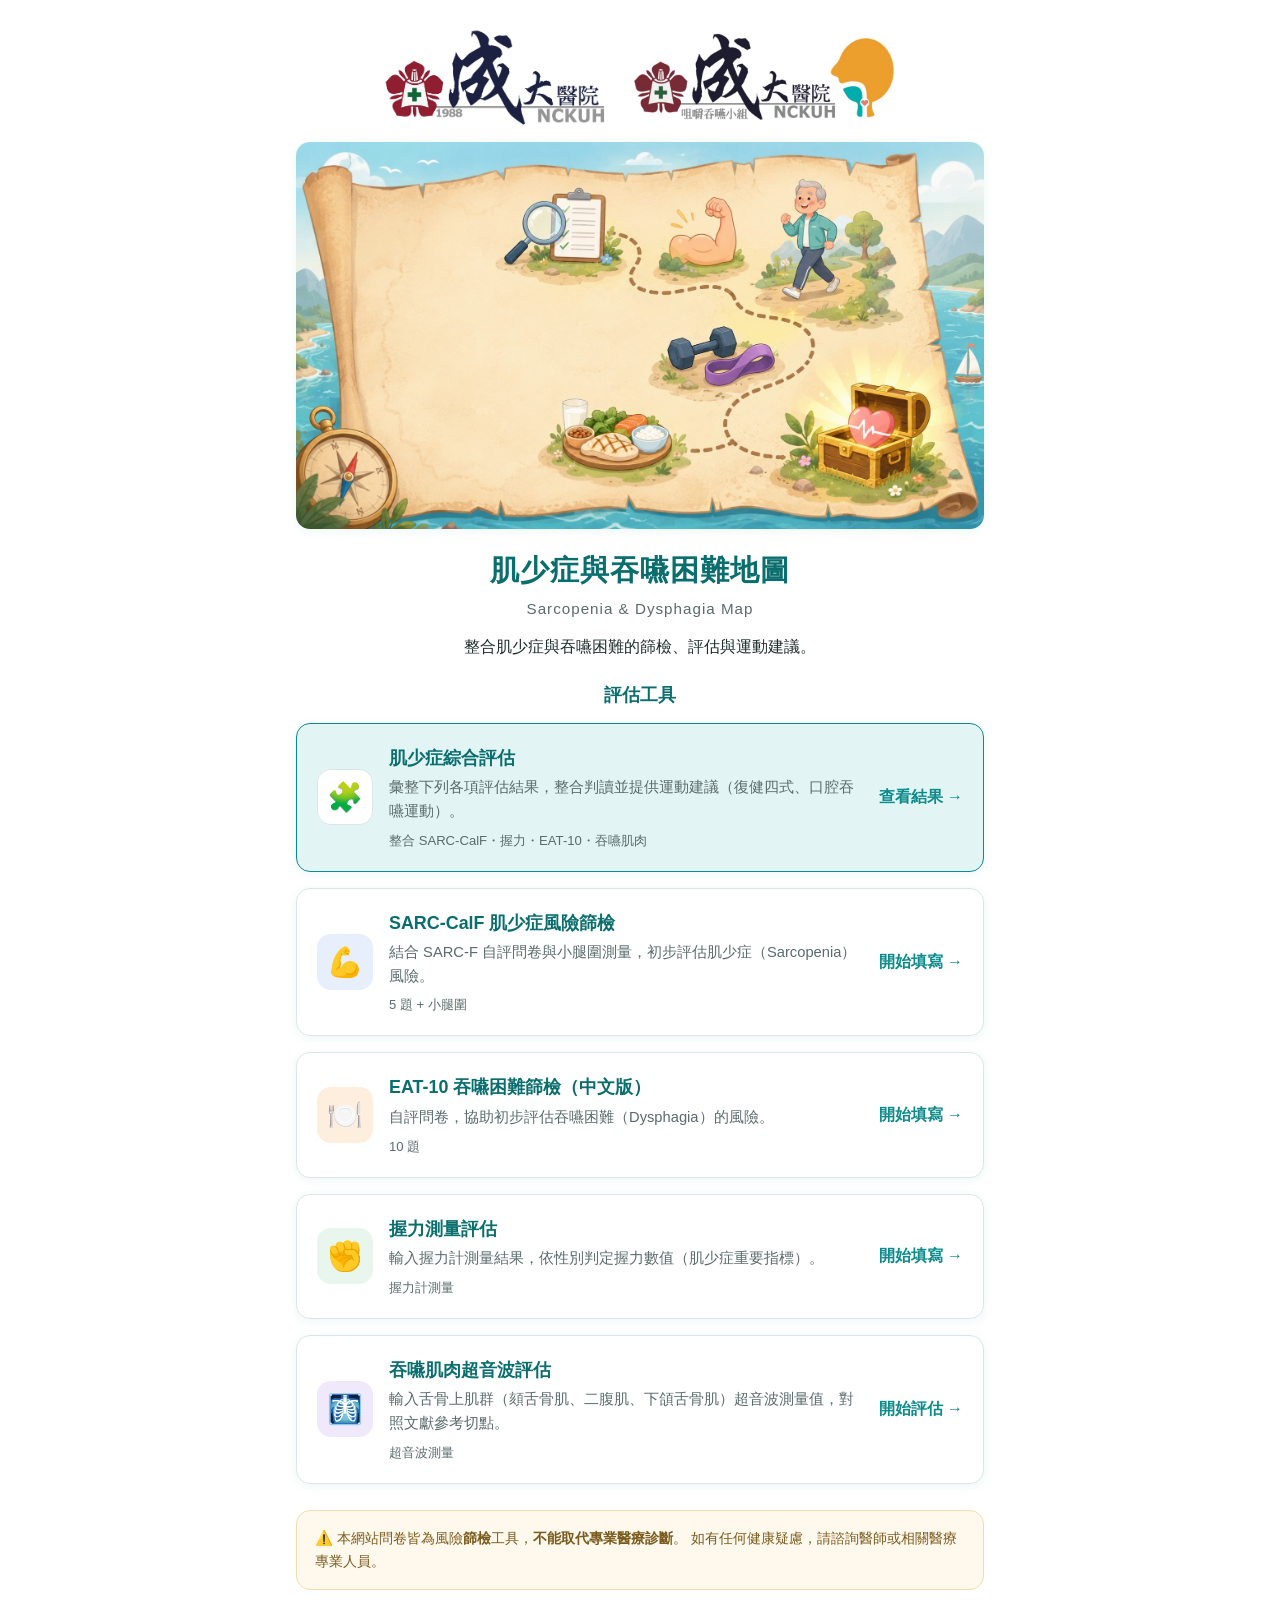
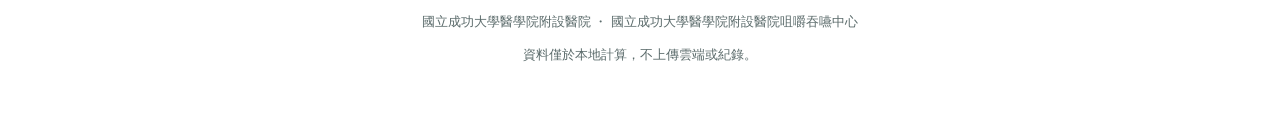
==== commit 35db510e: "Update descriptions and footer text in index.html" ====
--- a/index.html
+++ b/index.html
@@ -19,7 +19,7 @@
       <h1 class="cover-title">肌少症與吞嚥困難地圖</h1>
       <p class="cover-sub">Sarcopenia &amp; Dysphagia Map</p>
       <p class="cover-desc">
-        整合肌少症與吞嚥困難的篩檢、評估與運動建議。請從下方選擇要使用的工具。
+        整合肌少症與吞嚥困難的篩檢、評估與運動建議。
       </p>
     </header>
 
@@ -40,8 +40,8 @@
           <span class="portal-icon" aria-hidden="true">💪</span>
           <span class="portal-body">
             <span class="portal-title">SARC-CalF 肌少症風險篩檢</span>
-            <span class="portal-desc">結合 SARC-F 五項自評與小腿圍測量，初步評估肌少症（Sarcopenia）風險。</span>
-            <span class="portal-meta">5 題 + 小腿圍 ・ 約 2 分鐘</span>
+            <span class="portal-desc">結合 SARC-F 自評問卷與小腿圍測量，初步評估肌少症（Sarcopenia）風險。</span>
+            <span class="portal-meta">5 題 + 小腿圍</span>
           </span>
           <span class="portal-go" aria-hidden="true">開始填寫 →</span>
         </a>
@@ -50,8 +50,8 @@
           <span class="portal-icon" aria-hidden="true">🍽️</span>
           <span class="portal-body">
             <span class="portal-title">EAT-10 吞嚥困難篩檢（中文版）</span>
-            <span class="portal-desc">10 項自評問卷，協助初步評估吞嚥困難（Dysphagia）的風險。</span>
-            <span class="portal-meta">10 題 ・ 約 2 分鐘</span>
+            <span class="portal-desc">自評問卷，協助初步評估吞嚥困難（Dysphagia）的風險。</span>
+            <span class="portal-meta">10 題</span>
           </span>
           <span class="portal-go" aria-hidden="true">開始填寫 →</span>
         </a>
@@ -60,8 +60,8 @@
           <span class="portal-icon" aria-hidden="true">✊</span>
           <span class="portal-body">
             <span class="portal-title">握力測量評估</span>
-            <span class="portal-desc">輸入握力計測量結果，依性別判定握力是否偏低（肌少症重要指標）。</span>
-            <span class="portal-meta">握力計測量 ・ 約 1 分鐘</span>
+            <span class="portal-desc">輸入握力計測量結果，依性別判定握力數值（肌少症重要指標）。</span>
+            <span class="portal-meta">握力計測量</span>
           </span>
           <span class="portal-go" aria-hidden="true">開始填寫 →</span>
         </a>
@@ -71,7 +71,7 @@
           <span class="portal-body">
             <span class="portal-title">吞嚥肌肉超音波評估</span>
             <span class="portal-desc">輸入舌骨上肌群（頦舌骨肌、二腹肌、下頜舌骨肌）超音波測量值，對照文獻參考切點。</span>
-            <span class="portal-meta">需超音波測量 ・ 研究／教育參考</span>
+            <span class="portal-meta">超音波測量</span>
           </span>
           <span class="portal-go" aria-hidden="true">開始評估 →</span>
         </a>
@@ -84,8 +84,8 @@
     </main>
 
     <footer class="footer">
-      <p>國立成功大學醫學院附設醫院 ・ 吞嚥咀嚼中心</p>
-      <p>純前端網頁，資料僅於本機計算，不會上傳。</p>
+      <p>國立成功大學醫學院附設醫院 ・ 國立成功大學醫學院附設醫院咀嚼吞嚥中心</p>
+      <p>資料僅於本地計算，不上傳雲端或紀錄。</p>
     </footer>
   </div>
 </body>
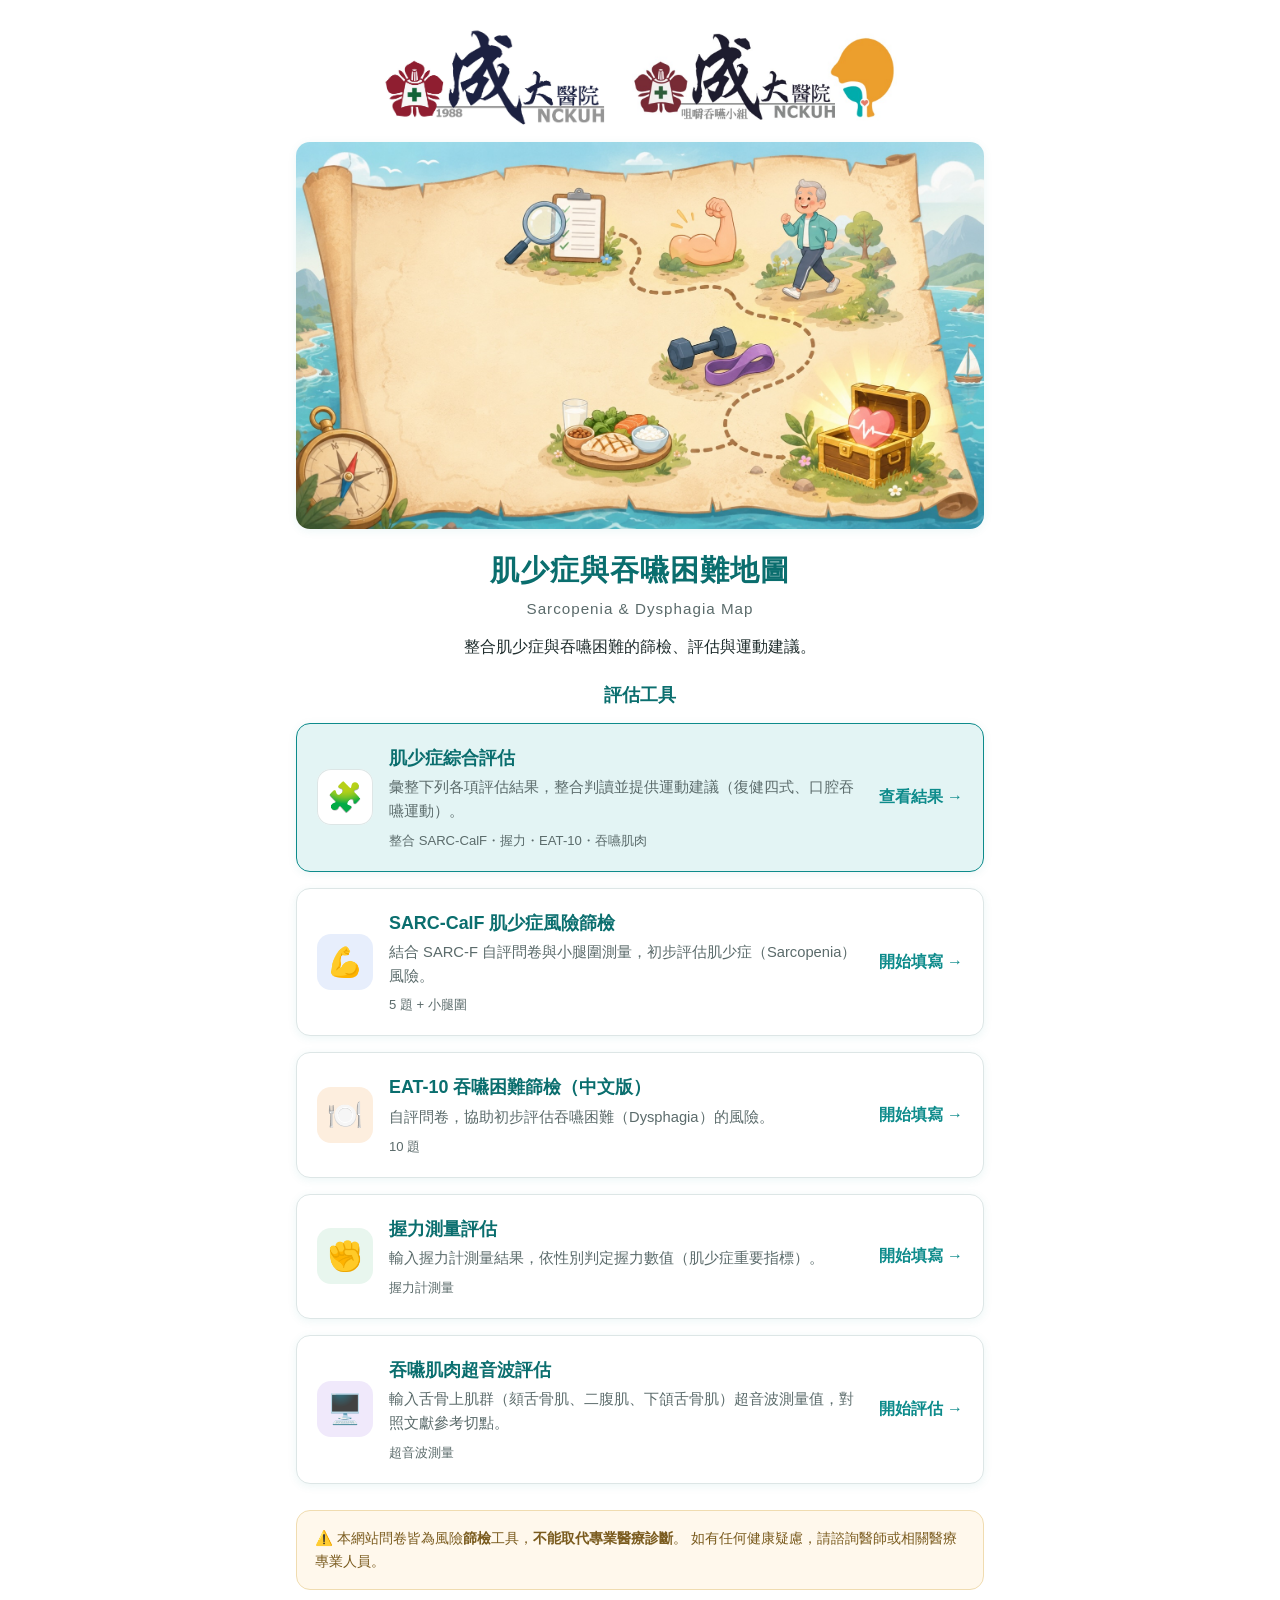
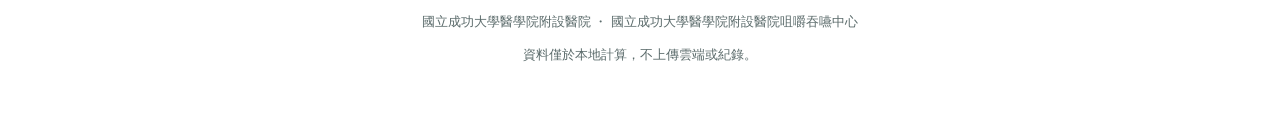
==== commit a70875c0: "Change portal icon from X-ray to computer" ====
--- a/index.html
+++ b/index.html
@@ -67,7 +67,7 @@
         </a>
 
         <a class="portal-card" href="swallow-muscle.html">
-          <span class="portal-icon" aria-hidden="true">🩻</span>
+          <span class="portal-icon" aria-hidden="true">🖥️</span>
           <span class="portal-body">
             <span class="portal-title">吞嚥肌肉超音波評估</span>
             <span class="portal-desc">輸入舌骨上肌群（頦舌骨肌、二腹肌、下頜舌骨肌）超音波測量值，對照文獻參考切點。</span>
